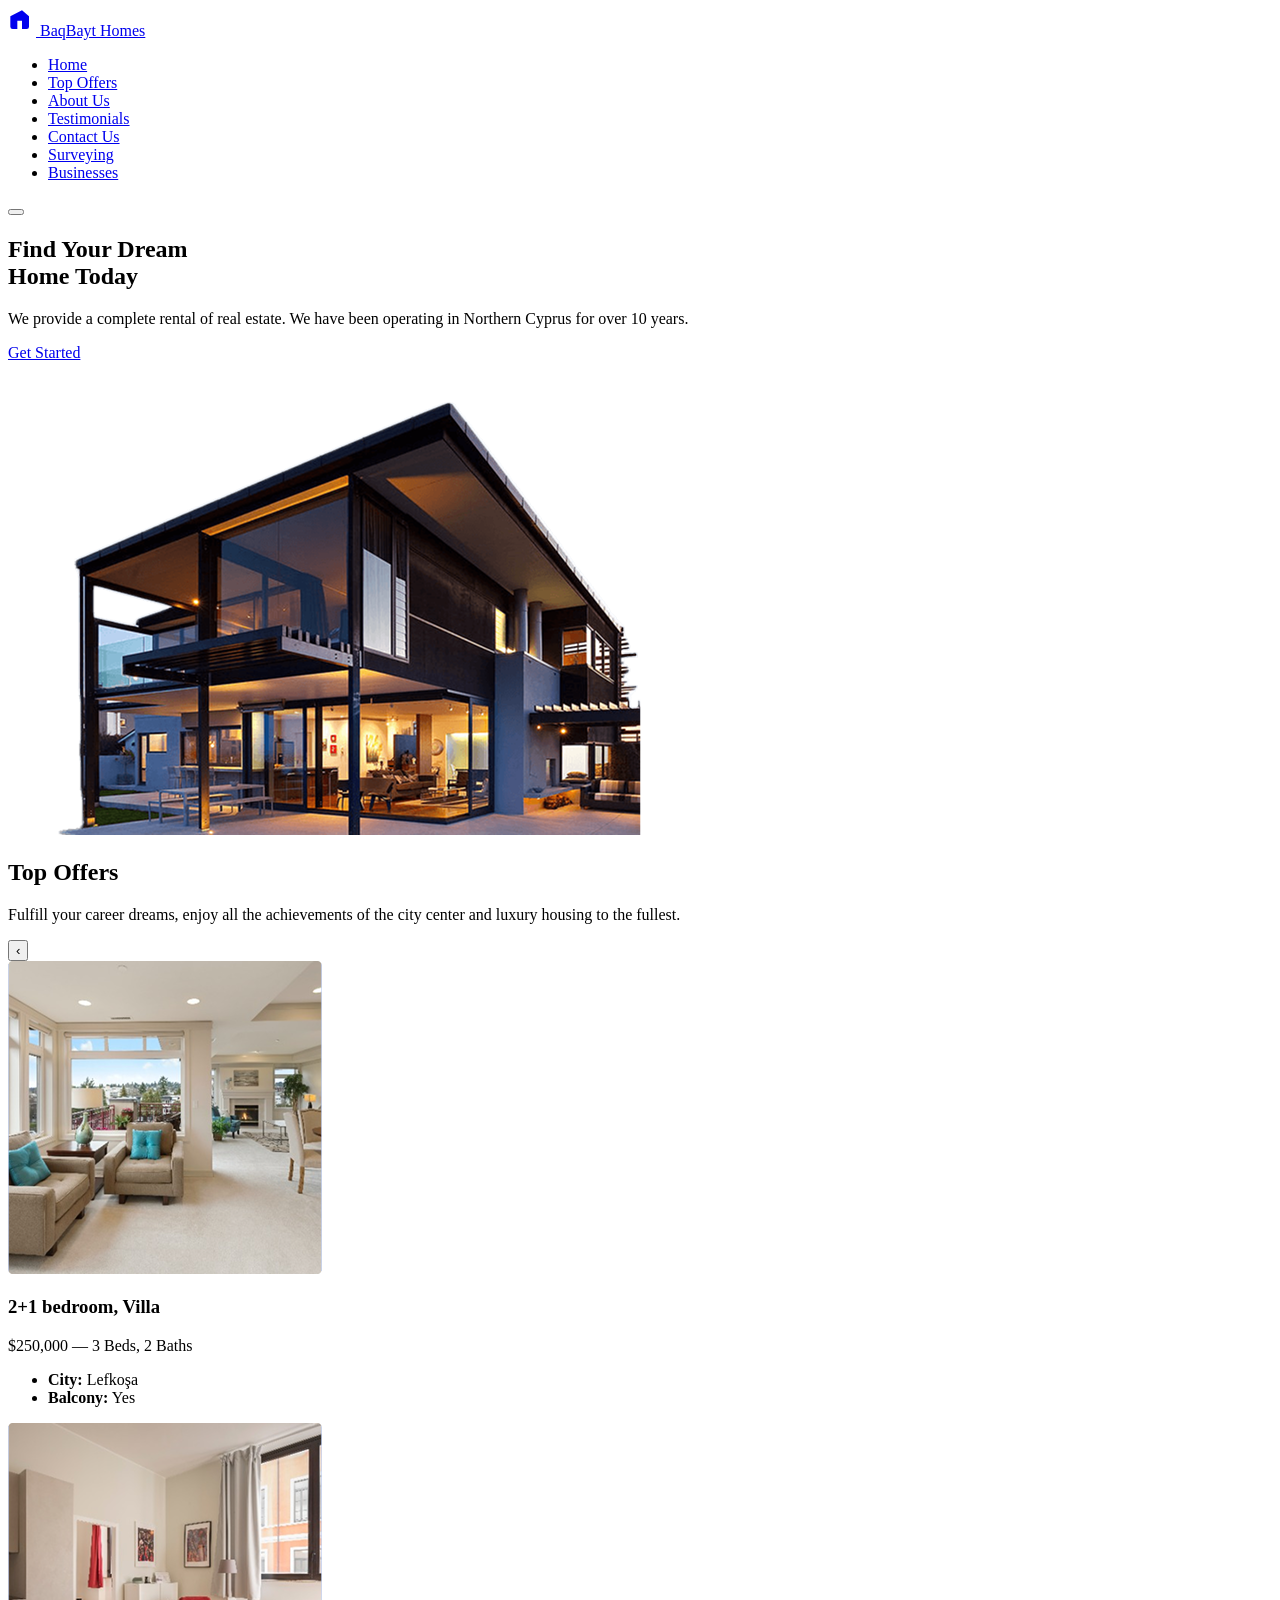
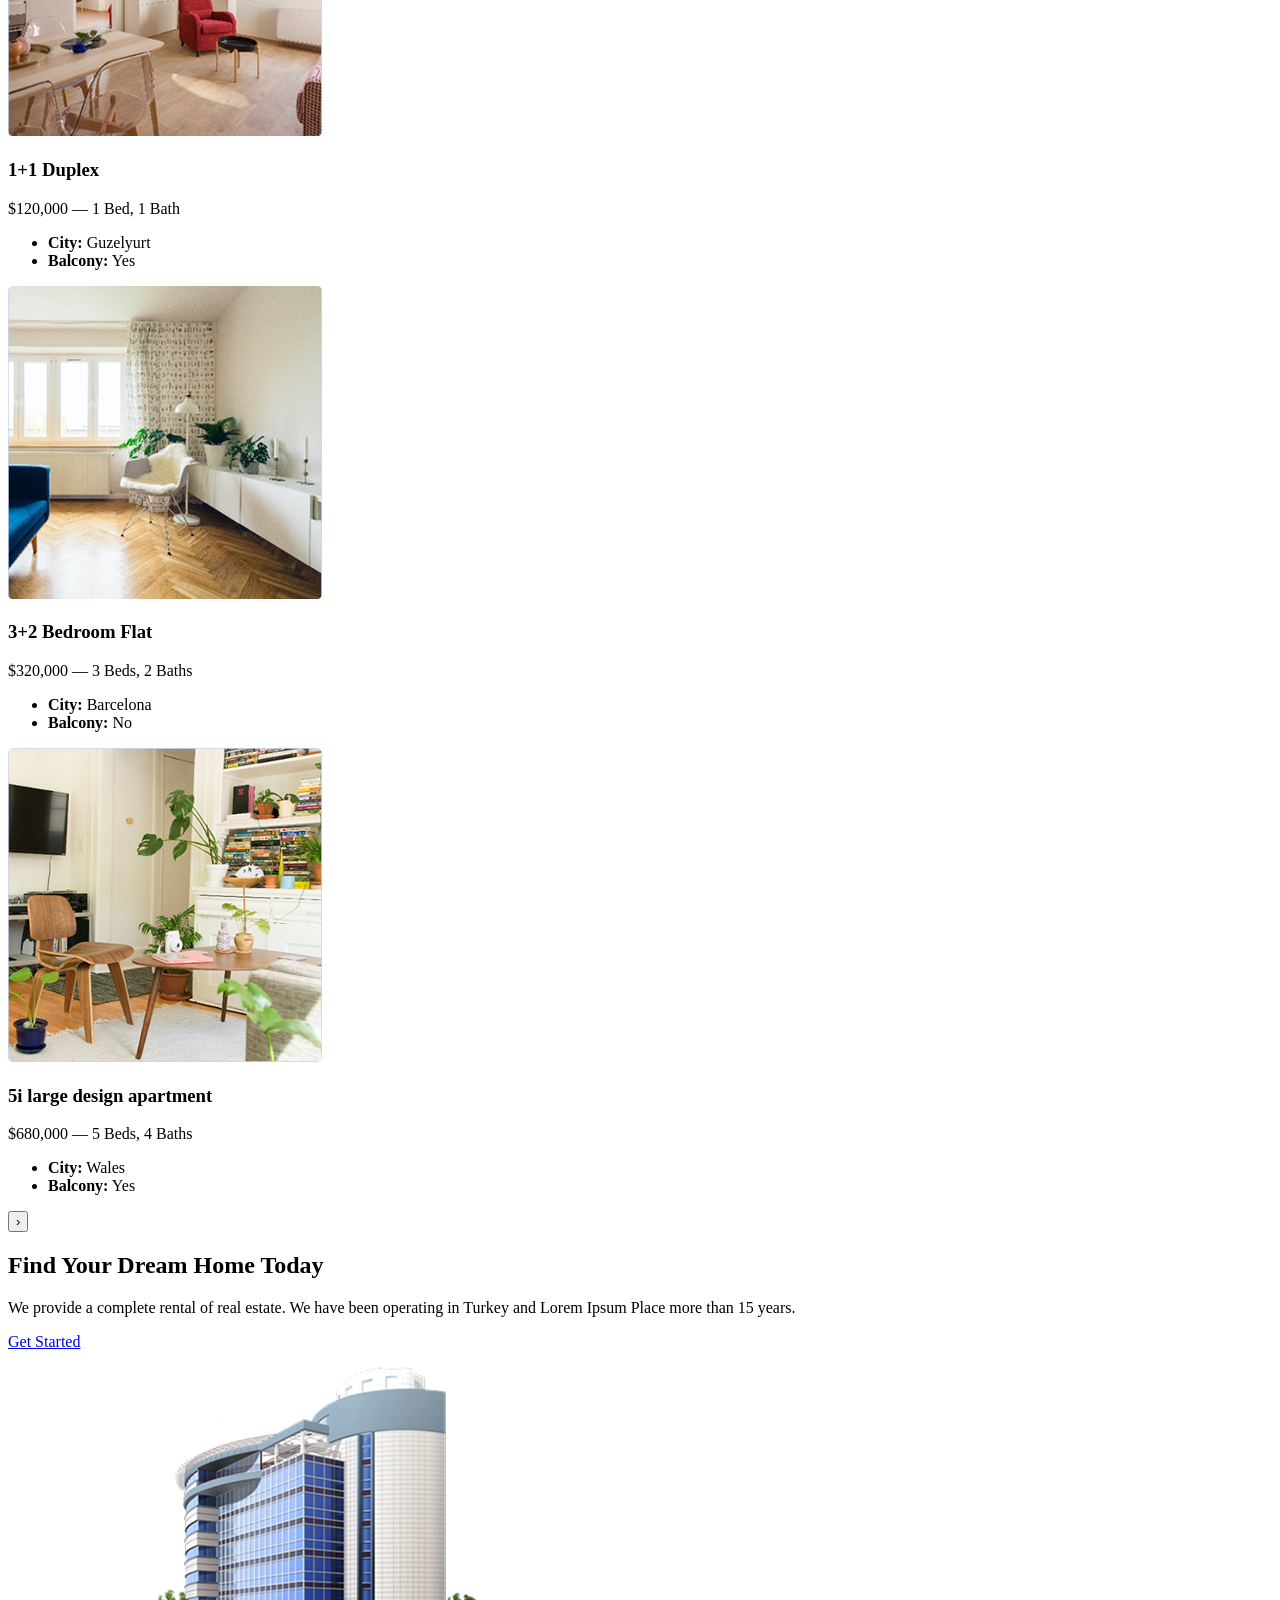
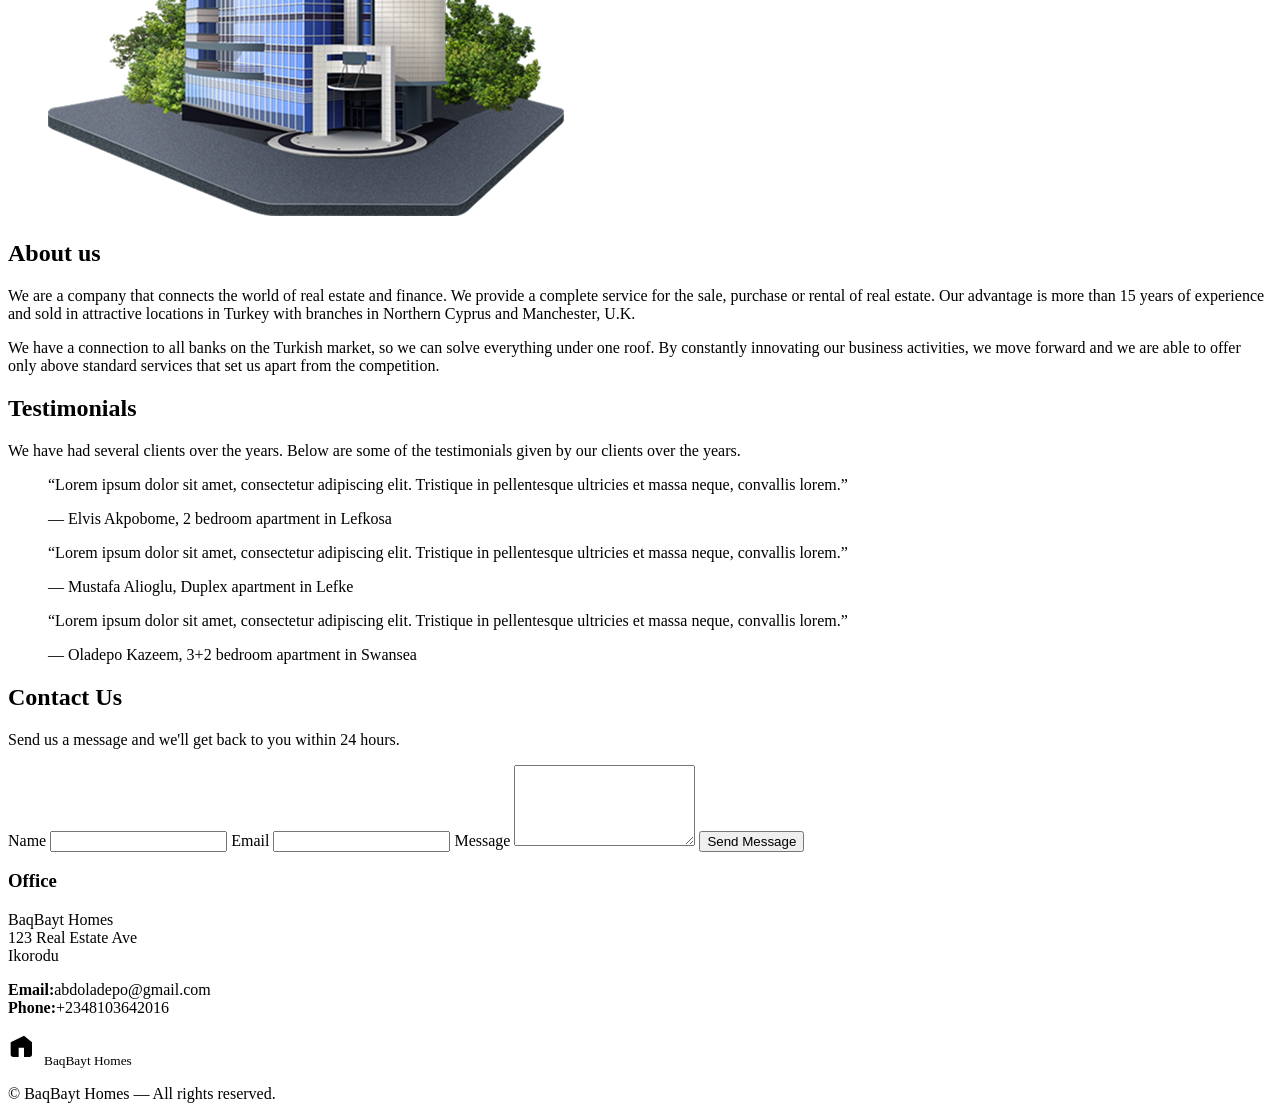
==== index.html @ beba9c34 "fix: add proper structure for deployment" ====
<!DOCTYPE html>
<html lang="en">
<head>
  <meta charset="utf-8" />
  <meta name="viewport" content="width=device-width,initial-scale=1" />
  <title>BaqBayt Homes — Find Your Dream Home</title>
  <link href="https://fonts.googleapis.com/css2?family=Merriweather:wght@300;400;700&family=Inter:wght@300;400;600&display=swap" rel="stylesheet">
  <link rel="stylesheet" href="./index.css">
  <link rel="icon" type="image/png" href="./images/heroimage.png">
</head>
<body>

  <!-- Header / Navigation -->
    <header class="site-header" role="banner">
      <div class="container header-inner">
        <a class="logo" href="#">
            <svg aria-hidden="true" width="28" height="28" viewBox="0 0 24 24"><path fill="currentColor" d="M12 2L2 7v9a2 2 0 0 0 2 2h4v-7h4v7h4a2 2 0 0 0 2-2V7z"/></svg>
            <span class="brand-name">BaqBayt Homes</span>
        </a>

        <nav class="main-nav" aria-label="Main navigation">
            <ul class="nav-list" id="navList">
            <li><a href="#home">Home</a></li>
            <li><a href="#offers">Top Offers</a></li>
            <li><a href="#about">About Us</a></li>
            <li><a href="#testimonials">Testimonials</a></li>
            <li><a href="#contact">Contact Us</a></li>
            <li><a href="./surveying.html">Surveying</a></li>
            <li><a href="./business.html">Businesses</a></li>
            </ul>
        </nav>

        <!-- <div class="actions">
            <a class="btn-outline" href="#">Log In</a>
            <a class="btn-primary" href="#">Sign Up</a>
        </div>  -->

        <button class="menu-btn" id="menuBtn" aria-label="Toggle menu" aria-expanded="false">
            <span class="hamburger"></span>
        </button>
      </div>
    </header>

  <!-- Hero -->
<main>
    <section id="home" class="hero">
      <div class="container hero-grid">
        <div class="hero-text">
          <h1>Find Your Dream<br/>Home Today</h1>
          <p class="lead">We provide a complete rental of real estate. We have been operating in Northern Cyprus for over 10 years.</p>
          <a href="#offers" class="btn-primary">Get Started</a>
        </div>

        <figure class="hero-media" aria-hidden="false">
          
          <img src="./images/heroimage.png" alt="Modern house exterior at dusk">
        </figure>
      </div>
    </section>

    <!-- Top Offers -->
    <section id="offers" class="offers">
      <div class="container">
        <header class="section-header">
          <h2>Top Offers</h2>
          <p class="muted">Fulfill your career dreams, enjoy all the achievements of the city center and luxury housing to the fullest.</p>
        </header>

        <div class="carousel-wrap">
          <button class="carousel-btn prev" data-carousel="properties" aria-label="Previous">‹</button>

          <div class="carousel" id="propertiesCarousel" data-visible="3" tabindex="0">
            
            <article class="property-card">
              <img src="./images/luxury.png" alt="2+1 bedroom villa living room">
              <div class="card-body">
                <h3>2+1 bedroom, Villa</h3>
                <p class="price">$250,000 — 3 Beds, 2 Baths</p>
                <ul class="meta">
                  <li><strong>City:</strong> Lefkoşa</li>
                  <li><strong>Balcony:</strong> Yes</li>
                </ul>
              </div>
            </article>
            

            <article class="property-card">
              <img src="./images/ensuit.png" alt="Duplex exterior">
              <div class="card-body">
                <h3>1+1 Duplex</h3>
                <p class="price">$120,000 — 1 Bed, 1 Bath</p>
                <ul class="meta">
                  <li><strong>City:</strong> Guzelyurt</li>
                  <li><strong>Balcony:</strong> Yes</li>
                </ul>
              </div>
            </article>

            <article class="property-card">
              <img src="./images/sitting room.png" alt="3+2 bedroom flat living room">
              <div class="card-body">
                <h3>3+2 Bedroom Flat</h3>
                <p class="price">$320,000 — 3 Beds, 2 Baths</p>
                <ul class="meta">
                  <li><strong>City:</strong> Barcelona</li>
                  <li><strong>Balcony:</strong> No</li>
                </ul>
              </div>
            </article>

            <article class="property-card">
              <img src="./images/Office.png" alt="Modern apartment interior">
              <div class="card-body">
                <h3>5i large design apartment</h3>
                <p class="price">$680,000 — 5 Beds, 4 Baths</p>
                <ul class="meta">
                  <li><strong>City:</strong> Wales</li>
                  <li><strong>Balcony:</strong> Yes</li>
                </ul>
              </div>
            </article>

            
          </div>

          <button class="carousel-btn next" data-carousel="properties" aria-label="Next">›</button>
        </div>
      </div>
    </section>

    <!-- CTA repeat -->
    <section class="cta-hero">
      <div class="container cta-inner">
        <div>
          <h2>Find Your Dream Home Today</h2>
          <p class="muted">We provide a complete rental of real estate. We have been operating in Turkey and Lorem Ipsum Place more than 15 years.</p>
          <a href="#contact" class="btn-primary">Get Started</a>
        </div>
      </div>
    </section>

    <!-- About -->
    <section id="about" class="about section-light">
      <div class="container about-grid">
        <figure class="about-figure">
          <img src="./images/officebuilding.png" alt="Office building illustration">
        </figure>

        <div class="about-text">
          <h2>About us</h2>
          <p>We are a company that connects the world of real estate and finance. We provide a complete service for the sale, purchase or rental of real estate. Our advantage is more than 15 years of experience and sold in attractive locations in Turkey with branches in Northern Cyprus and Manchester, U.K.</p>
          <p>We have a connection to all banks on the Turkish market, so we can solve everything under one roof. By constantly innovating our business activities, we move forward and we are able to offer only above standard services that set us apart from the competition.</p>
        </div>
      </div>
    </section>

    <!-- Testimonials -->
    <section id="testimonials" class="testimonials">
      <div class="container">
        <header class="section-header">
          <h2>Testimonials</h2>
          <p class="muted">We have had several clients over the years. Below are some of the testimonials given by our clients over the years.</p>
        </header>

        <div class="testimonials-grid" id="testimonialsSlider">
          <blockquote class="testimonial">
            <p>“Lorem ipsum dolor sit amet, consectetur adipiscing elit. Tristique in pellentesque ultricies et massa neque, convallis lorem.”</p>
            <footer>— Elvis Akpobome, 2 bedroom apartment in Lefkosa</footer>
          </blockquote>

          <blockquote class="testimonial">
            <p>“Lorem ipsum dolor sit amet, consectetur adipiscing elit. Tristique in pellentesque ultricies et massa neque, convallis lorem.”</p>
            <footer>— Mustafa Alioglu, Duplex apartment in Lefke</footer>
          </blockquote>

          <blockquote class="testimonial">
            <p>“Lorem ipsum dolor sit amet, consectetur adipiscing elit. Tristique in pellentesque ultricies et massa neque, convallis lorem.”</p>
            <footer>— Oladepo Kazeem, 3+2 bedroom apartment in Swansea</footer>
          </blockquote>
        </div>

        <div class="dots" id="testDots" aria-hidden="false"></div>
      </div>
    </section>

    <!-- Contact -->
    <section id="contact" class="contact section-light">
      <div class="container contact-grid">
        <div>
          <h2>Contact Us</h2>
          <p class="muted">Send us a message and we'll get back to you within 24 hours.</p>
            <form id="contactForm" class="contact-form" novalidate>
                <label for="name">Name</label>
                <input id="name" name="name" type="text" required>

                <label for="email">Email</label>
                <input id="email" name="email" type="email" required>

                <label for="message">Message</label>
                <textarea id="message" name="message" rows="5" required></textarea>

                <button type="submit" class="btn-primary">Send Message</button>
            </form>
        </div>

        <aside class="contact-aside">
          <h3>Office</h3>
          <p>BaqBayt Homes<br/>123 Real Estate Ave<br/>Ikorodu</p>
          <p><strong>Email:</strong>abdoladepo@gmail.com<br/><strong>Phone:</strong>+2348103642016</p>
        </aside>
      </div>
    </section>
</main>

    <footer class="site-footer" role="contentinfo">
        <div class="container footer-inner">
        <div class="footer-brand">
            <svg width="32" height="32" viewBox="0 0 24 24" aria-hidden="true"><path fill="currentColor" d="M12 2L2 7v9a2 2 0 0 0 2 2h4v-7h4v7h4a2 2 0 0 0 2-2V7z"/></svg>
            <small>BaqBayt Homes</small>
        </div>
        <p class="copyright">© <span id="year"></span> BaqBayt Homes — All rights reserved.</p>
        </div>
    </footer>

  <script src="./index.js" defer></script>
</body>
</html>
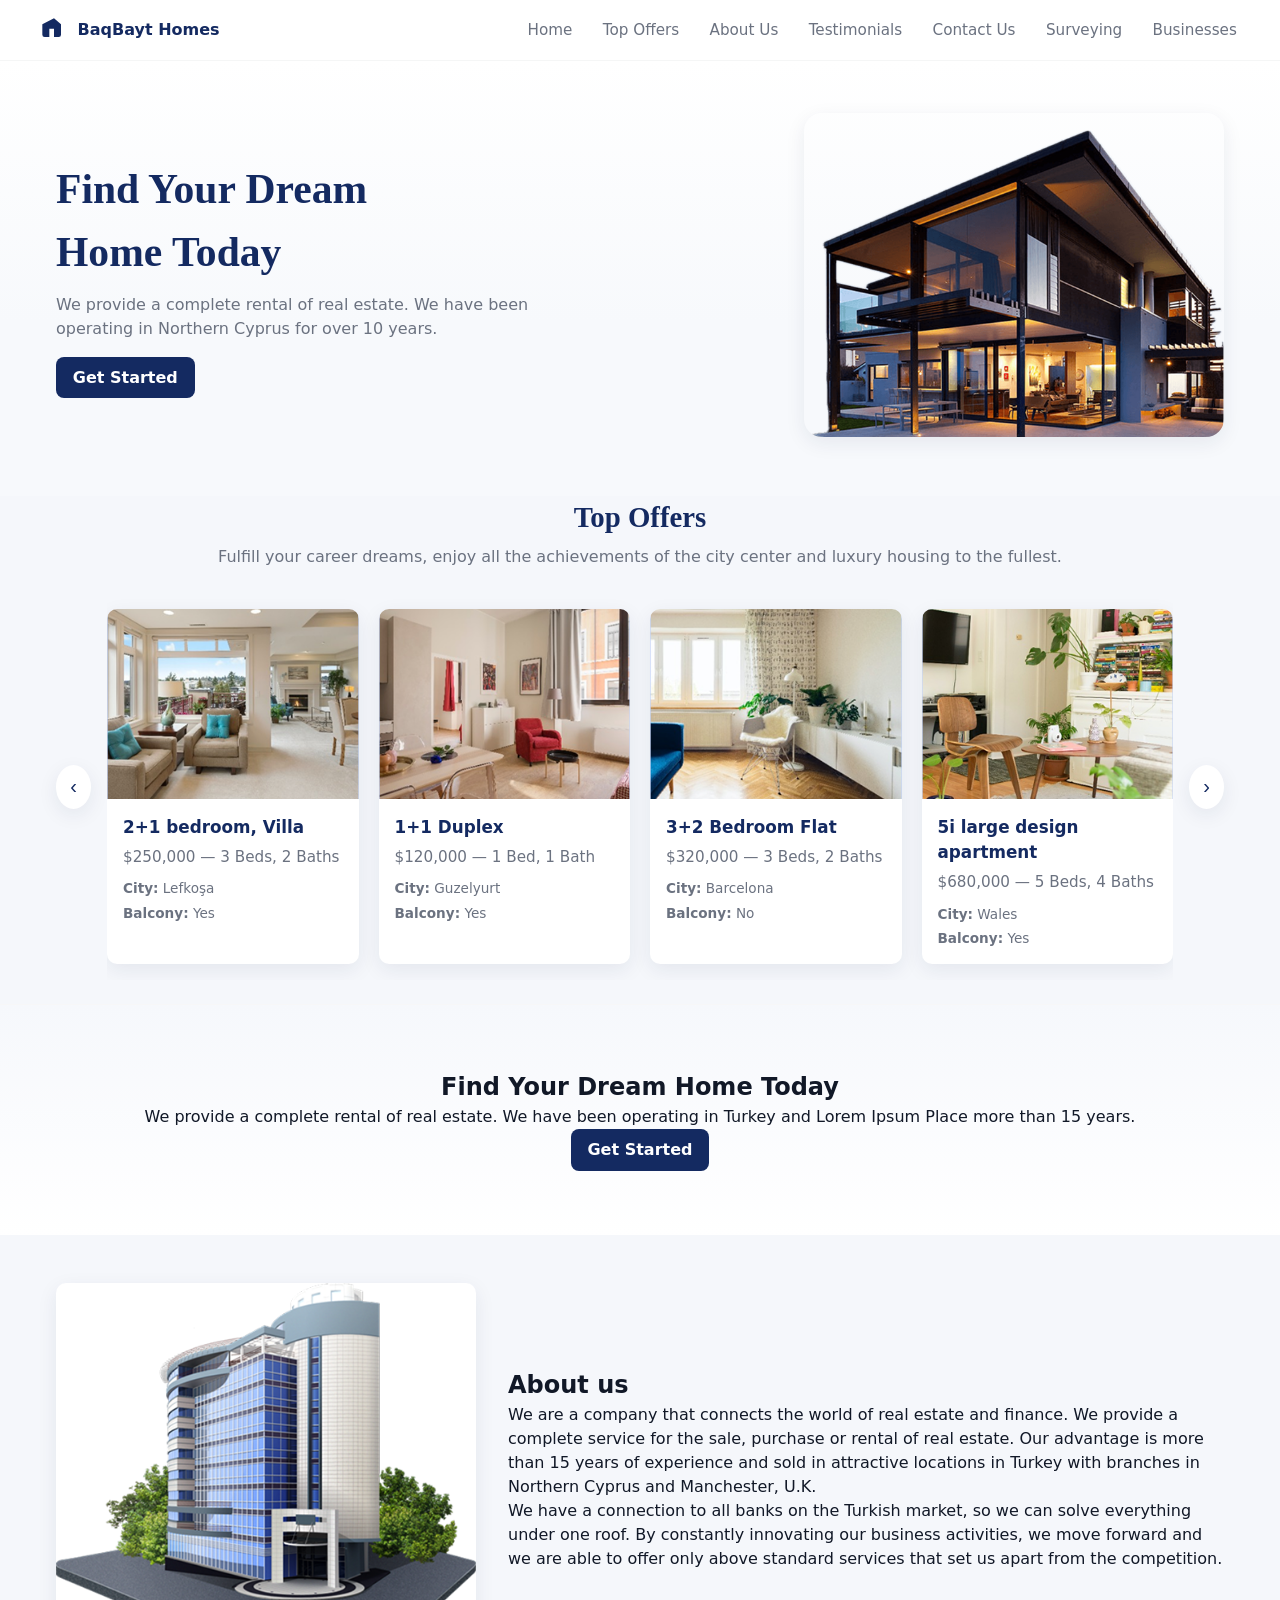
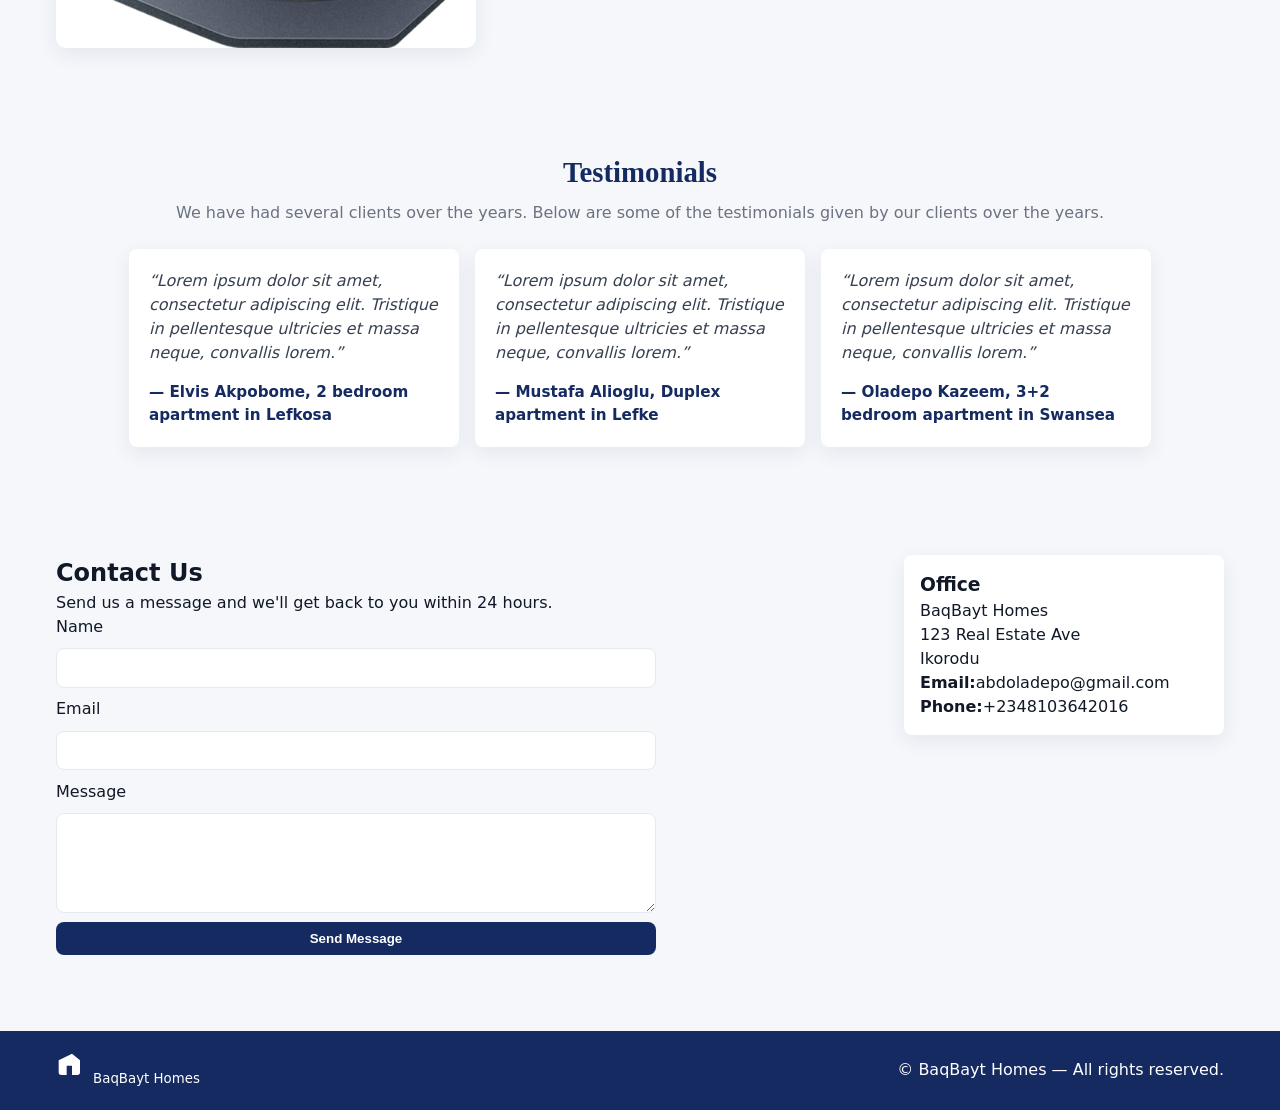
==== commit 80c44bca: "fix: integrating stylesheet" ====
--- a/index.html
+++ b/index.html
@@ -5,7 +5,7 @@
   <meta name="viewport" content="width=device-width,initial-scale=1" />
   <title>BaqBayt Homes — Find Your Dream Home</title>
   <link href="https://fonts.googleapis.com/css2?family=Merriweather:wght@300;400;700&family=Inter:wght@300;400;600&display=swap" rel="stylesheet">
-  <link rel="stylesheet" href="./index.css">
+  <link rel="stylesheet" href="./HomePage.css">
   <link rel="icon" type="image/png" href="./images/heroimage.png">
 </head>
 <body>
--- a/HomePage.css
+++ b/HomePage.css
@@ -0,0 +1,530 @@
+/* Base / Reset */
+:root{
+  --blue:#142a61;       /* primary dark blue */
+  --accent:#1f3ea4;     /* button */
+  --muted:#6b7280;
+  --bg:#f5f7fb;
+  --card:#ffffff;
+  --shadow: 0 6px 20px rgba(20,32,79,0.08);
+  --radius:10px;
+  --container:1200px;
+  --gap:1.25rem;
+}
+
+*{
+    box-sizing:border-box;
+    margin: 0;
+    padding: 0;
+}
+html,body{
+    height:100%;
+}
+body{
+  font-family: "Inter", system-ui, -apple-system, "Segoe UI", Roboto, "Helvetica Neue", Arial;
+  color:#111827;
+  line-height:1.5;
+  background:var(--bg);
+  -webkit-font-smoothing:antialiased;
+}
+
+/* Container utility */
+.container{
+  width: min(96%, var(--container));
+  margin: 0 auto;
+  padding: 0 1rem;
+}
+
+/* Header */
+.site-header{
+  background: #fff;
+  border-bottom: 1px solid rgba(16,24,40,0.04);
+  position: sticky;
+  top: 0;
+  z-index: 40;
+}
+
+.header-inner{
+  display:flex;
+  align-items:center;
+  gap:1rem;
+  padding: 1rem 0;
+}
+
+.logo{ 
+    display:flex; 
+    align-items:center; 
+    gap:.6rem; 
+    text-decoration:none; 
+    color:var(--blue); 
+    font-weight:600;
+}
+.logo svg{
+    color:var(--blue);
+}
+
+.main-nav{ 
+    margin-left:auto; 
+}
+.nav-list{
+  display:flex;
+  gap:1.25rem;
+  list-style:none;
+  align-items:center;
+}
+.nav-list a{ 
+    text-decoration:none; 
+    color:var(--muted); 
+    font-weight:500;
+    font-size:.95rem; 
+    padding:.4rem .2rem; 
+}
+.nav-list a:hover{ 
+    color:var(--blue);
+}
+nav a:hover{
+    transition: 0.3s ease;
+    font-weight: bold;
+   
+}
+nav a.active {
+  color: #007BFF;
+  font-weight: bold;
+}
+
+/* actions */
+.actions{ 
+    display:flex; 
+    gap:.6rem; 
+    align-items:center;
+    margin-left:1rem; 
+}
+.btn-outline{
+    border:1px solid var(--blue); 
+    color:var(--blue);
+    padding:.45rem .9rem;
+    text-decoration:none;
+    border-radius:6px; 
+    font-weight:600; 
+    font-size:.9rem;
+}
+.btn-primary{
+  background:var(--blue); 
+  color:#fff; 
+  padding:.55rem 1.05rem; 
+  border-radius:8px; 
+  text-decoration:none; 
+  font-weight:600; 
+  border:none; 
+  display:inline-block;
+}
+.btn-primary:hover{
+    background-color: #fff;
+    color: var(--blue);
+    transition: 0.3s ease;
+    /* transform: scale(1.1); */
+    border: 1px solid rgb(2, 2, 132);
+}
+
+/* hamburger */
+.menu-btn{ 
+    display:none; 
+    background:none; 
+    border:0; 
+    padding:.45rem; 
+    margin-left:5rem;
+}
+
+.hamburger{ 
+    width:22px; 
+    height:2px; 
+    background:var(--blue); 
+    display:block; 
+    position:relative;
+}
+.hamburger::after,.hamburger::before{ 
+    content:""; 
+    position:absolute; 
+    left:0; 
+    right:0; 
+    height:2px; 
+    background:var(--blue); 
+    /* cursor: pointer; */
+}
+.hamburger::before{
+    top:-6px 
+}
+.hamburger::after{
+    top:6px; 
+}
+
+/* Hero */
+.hero{ 
+    padding:3.25rem 0;
+    background:linear-gradient(180deg, #fff, #f7f9fc 60%); 
+}
+.hero-grid{ 
+    display:grid; 
+    grid-template-columns: 1fr 480px;
+    gap:3rem; 
+    align-items:center; 
+}
+.hero-text h1{
+  font-family:"Merriweather", serif;
+  font-size:2.6rem; color:var(--blue); 
+  margin-bottom:.6rem;
+}
+.lead{ 
+    color:var(--muted); 
+    max-width:540px; 
+    margin-bottom:1rem;
+}
+.hero-media{ 
+    justify-self:end;
+}
+.hero-media img{ 
+    width:420px; 
+    max-width:100%; 
+    border-radius:18px; 
+    box-shadow: var(--shadow) 
+}
+
+/* Offers / Section header */
+.section-header{ 
+    text-align:center; 
+    margin-bottom:1.5rem; 
+}
+.section-header h2{ 
+    font-family:"Merriweather", serif; 
+    font-size:1.8rem; 
+    color:var(--blue) ;
+}
+.section-header p{ 
+    color:var(--muted); 
+    margin-top:.4rem 
+}
+
+/* Carousel wrap */
+.carousel-wrap{
+    position:relative; 
+    display:flex; 
+    align-items:center;
+    gap:1rem; 
+}
+.carousel{ 
+    display:flex; 
+    gap:1.25rem; 
+    overflow:hidden; 
+    padding:1rem 0; 
+    scroll-behavior:smooth; 
+}
+.property-card{ 
+    background:var(--card); 
+    width:320px; 
+    border-radius:10px; 
+    box-shadow: var(--shadow);
+    overflow:hidden; 
+    display:flex; 
+    flex-direction:column;
+    cursor: pointer; 
+    transition: transform 1s ease, box-shadow 3s ease;
+}
+
+.property-card:hover {
+  transform: translateY(-6px) scale(1.02); /* slight lift effect */
+  box-shadow: 0 8px 24px rgba(20, 32, 79, 0.15); /* stronger shadow on hover */
+}
+
+.property-card img{ 
+    width:100%; 
+    height:190px; 
+    object-fit:cover; 
+    display:block;   
+    
+}
+.card-body{ 
+    padding:1rem; 
+    flex:1;
+}
+.card-body h3{ 
+    margin:0 0 .35rem 0; 
+    font-size:1.05rem; 
+    color:var(--blue); 
+}
+.price{
+    color:var(--muted); 
+    font-size:.95rem; 
+    margin-bottom:.6rem;
+}
+.meta{ 
+    list-style:none; 
+    padding:0;
+    margin:0; 
+    color:var(--muted); 
+    font-size:.85rem; 
+    display:grid; 
+    gap:.25rem ;
+}
+
+/* carousel controls */
+.carousel-btn{
+  width:44px; 
+  height:44px; 
+  border-radius:50%; 
+  border:0; 
+  display:grid; 
+  place-items:center; 
+  cursor:pointer;
+  background:#fff; 
+  box-shadow:var(--shadow); 
+  color:var(--blue); 
+  font-size:1.25rem;
+}
+
+/* CTA hero */
+.cta-hero{ 
+    padding:2.5rem 0; 
+    text-align:center; 
+    background:linear-gradient(180deg,#f6f8fc,#fff); 
+    margin-top:1.5rem; border-top:1px solid rgba(16,24,40,0.03);
+}
+.cta-inner{ 
+    padding:1.5rem 0;
+}
+
+/* About */
+.about{ 
+    padding:3rem 0; 
+}
+.about-grid{ 
+    display:grid; 
+    grid-template-columns:420px 1fr; 
+    align-items:center; 
+    gap:2rem; 
+}
+.about-figure img{ 
+    width:420px; 
+    max-width:100%; 
+    border-radius:10px; 
+    background:#fff; 
+    box-shadow:var(--shadow);
+}
+
+/* Testimonials */
+.testimonials{ 
+    padding:3rem 0; 
+}
+.testimonials-grid{ 
+    display:flex; 
+    gap:1rem; 
+    align-items:stretch; 
+    justify-content:center; 
+}
+.testimonial{
+  background: #fff; 
+  padding:1.25rem; 
+  border-radius:8px; 
+  width:330px; 
+  box-shadow:var(--shadow); 
+  color:var(--muted);
+}
+.testimonial p{
+    font-style:italic; 
+    color:#374151;
+    margin-bottom:1rem;
+}
+.testimonial footer{ 
+    color:var(--blue); 
+    font-weight:600; 
+    font-size:.95rem; 
+}
+
+/* Dots */
+.dots{ 
+    display:flex;
+    gap:.5rem; 
+    justify-content:center;
+    margin-top:1rem;
+}
+.dots button{ 
+    width:10px;
+    height:10px; 
+    border-radius:50%; 
+    border:0; 
+    background:rgba(20,32,79,0.12);
+}
+.dots button.active{ 
+    background:var(--blue);
+}
+
+/* Contact / Footer */
+.contact{ 
+    padding:2.75rem 0;
+}
+.contact-grid{ 
+    display:grid; 
+    grid-template-columns:1fr 320px; 
+    gap:2rem; 
+    align-items:start; 
+}
+.contact-form{ 
+    display:flex; 
+    flex-direction:column; 
+    gap:.6rem; 
+    max-width:600px; 
+}
+.contact-form input, .contact-form textarea{ 
+    padding:.7rem; 
+    border-radius:8px; 
+    border:1px solid #e6e9ef; 
+    background:#fff;
+}
+.contact-aside{ 
+    background:#fff; 
+    padding:1rem; 
+    border-radius:8px; 
+    box-shadow:var(--shadow) 
+}
+
+/* Footer */
+.site-footer{ 
+    padding:1.25rem 0; 
+    background:var(--blue); 
+    color:#fff; 
+    margin-top:2rem; 
+}
+.footer-inner{ 
+    display:flex; 
+    justify-content:space-between; 
+    align-items:center; 
+    gap:1rem;
+}
+
+/* Responsive */
+/* @media (max-width: 1024px){
+  .hero-grid{ 
+    grid-template-columns:1fr 360px; 
+}
+  .about-grid{ 
+    grid-template-columns:360px 1fr;
+} */
+
+
+/* Tablet — show 2 cards per row */
+@media (max-width: 1024px) {
+  .carousel {
+    display: grid;
+    grid-template-columns: repeat(2, 1fr);
+    overflow: visible;
+    width: 100%;
+  }
+  .property-card {
+    width: 100%;
+  }
+  .carousel-btn {
+    display: none;
+  }
+}
+
+/* 820px breakpoint */
+@media (max-width: 820px) {
+  .nav-list{ 
+    display:none; 
+    position:absolute; 
+    top:70px; 
+    right:1rem; 
+    background:#fff; 
+    padding:1rem; 
+    box-shadow:var(--shadow);
+    border-radius:8px; 
+    flex-direction:column; 
+}
+  .actions{ 
+    display:none;
+ }
+  .menu-btn{ 
+    display:block; 
+}
+  .hero-grid{ 
+    grid-template-columns:1fr;
+    text-align:center;
+}
+  .hero-media{ 
+    order:-1; 
+    margin-bottom:1rem;
+}
+  .carousel{ 
+    display:grid; 
+    grid-template-columns: repeat(2, 1fr); 
+    padding:1rem 0; gap:1rem; 
+} 
+  .property-card{ 
+    width:100%; 
+}
+  .about-grid{ 
+    grid-template-columns:1fr; 
+    text-align:center; 
+}
+  .contact-grid{ 
+    grid-template-columns:1fr;
+}
+  .testimonials-grid{ 
+    overflow:hidden; 
+    scroll-snap-type:x mandatory; 
+    padding-bottom:1rem; 
+    display:flex; 
+    flex-wrap:nowrap; 
+}
+}
+
+/* 768px nav */
+@media (max-width: 768px) {
+  .nav-list { 
+    display:none; 
+    flex-direction:column; 
+    position:absolute; 
+    top:100%; 
+    left:0; 
+    width:100%; 
+    background-color:#fff; 
+    padding:1rem 0; 
+    box-shadow:0 4px 10px rgba(0,0,0,0.1); 
+    z-index:999; }
+  .nav-list.nav-open { 
+    display:flex; 
+}
+  .nav-list li { 
+    text-align:center; 
+    padding:0.75rem 0; 
+    border-bottom:1px solid #f0f0f0; }
+  .nav-list li:last-child { 
+    border-bottom:none; 
+}
+  .menu-btn { 
+    display:block; 
+}
+}
+
+/* Mobile — 1 column */
+@media (max-width: 600px) {
+  .carousel {
+    grid-template-columns: 1fr;
+  }
+}
+
+/* Small mobile */
+@media (max-width: 420px) {
+  .hero-text h1{ 
+    font-size:1.8rem; 
+}
+}
+
+/* Desktop nav */
+@media (min-width: 769px) {
+  .nav-list { 
+    display:flex !important; 
+    flex-direction:row; 
+    gap:1.5rem; }
+  .menu-btn {
+     display:none; 
+    }
+}
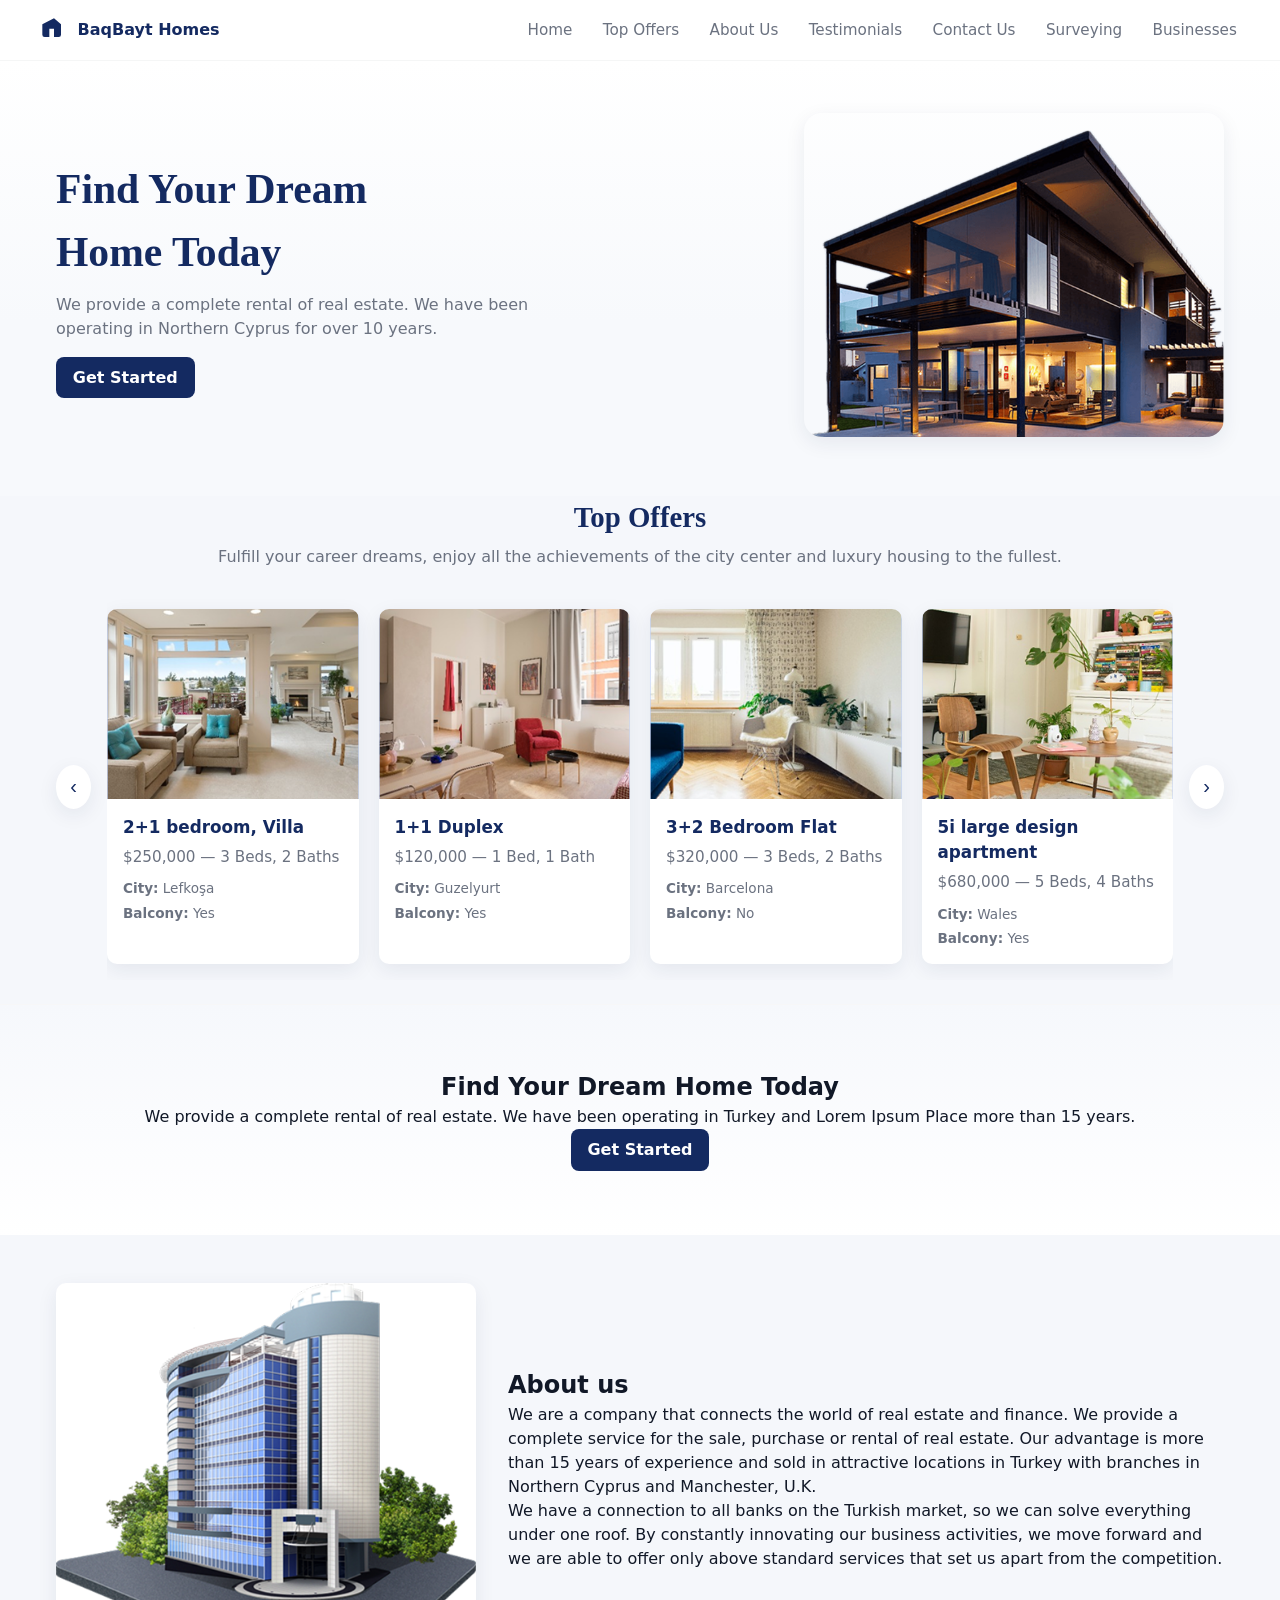
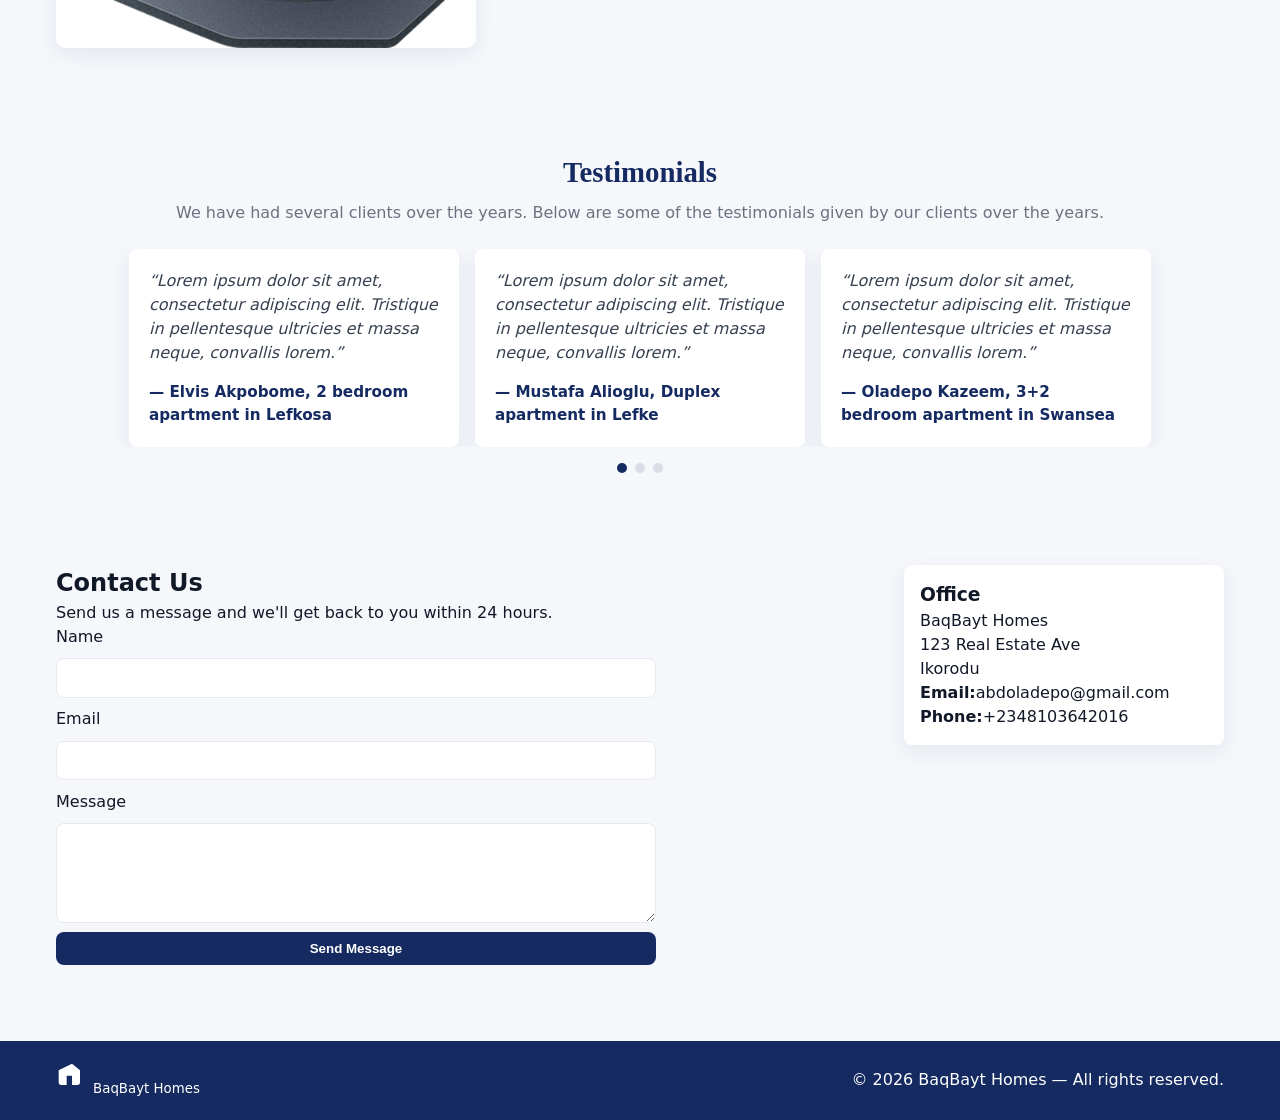
==== commit 8570c82e: "fix: integrating stylesheet" ====
--- a/index.html
+++ b/index.html
@@ -222,6 +222,6 @@
         </div>
     </footer>
 
-  <script src="./index.js" defer></script>
+  <script src="./HomePage.js" defer></script>
 </body>
 </html>
